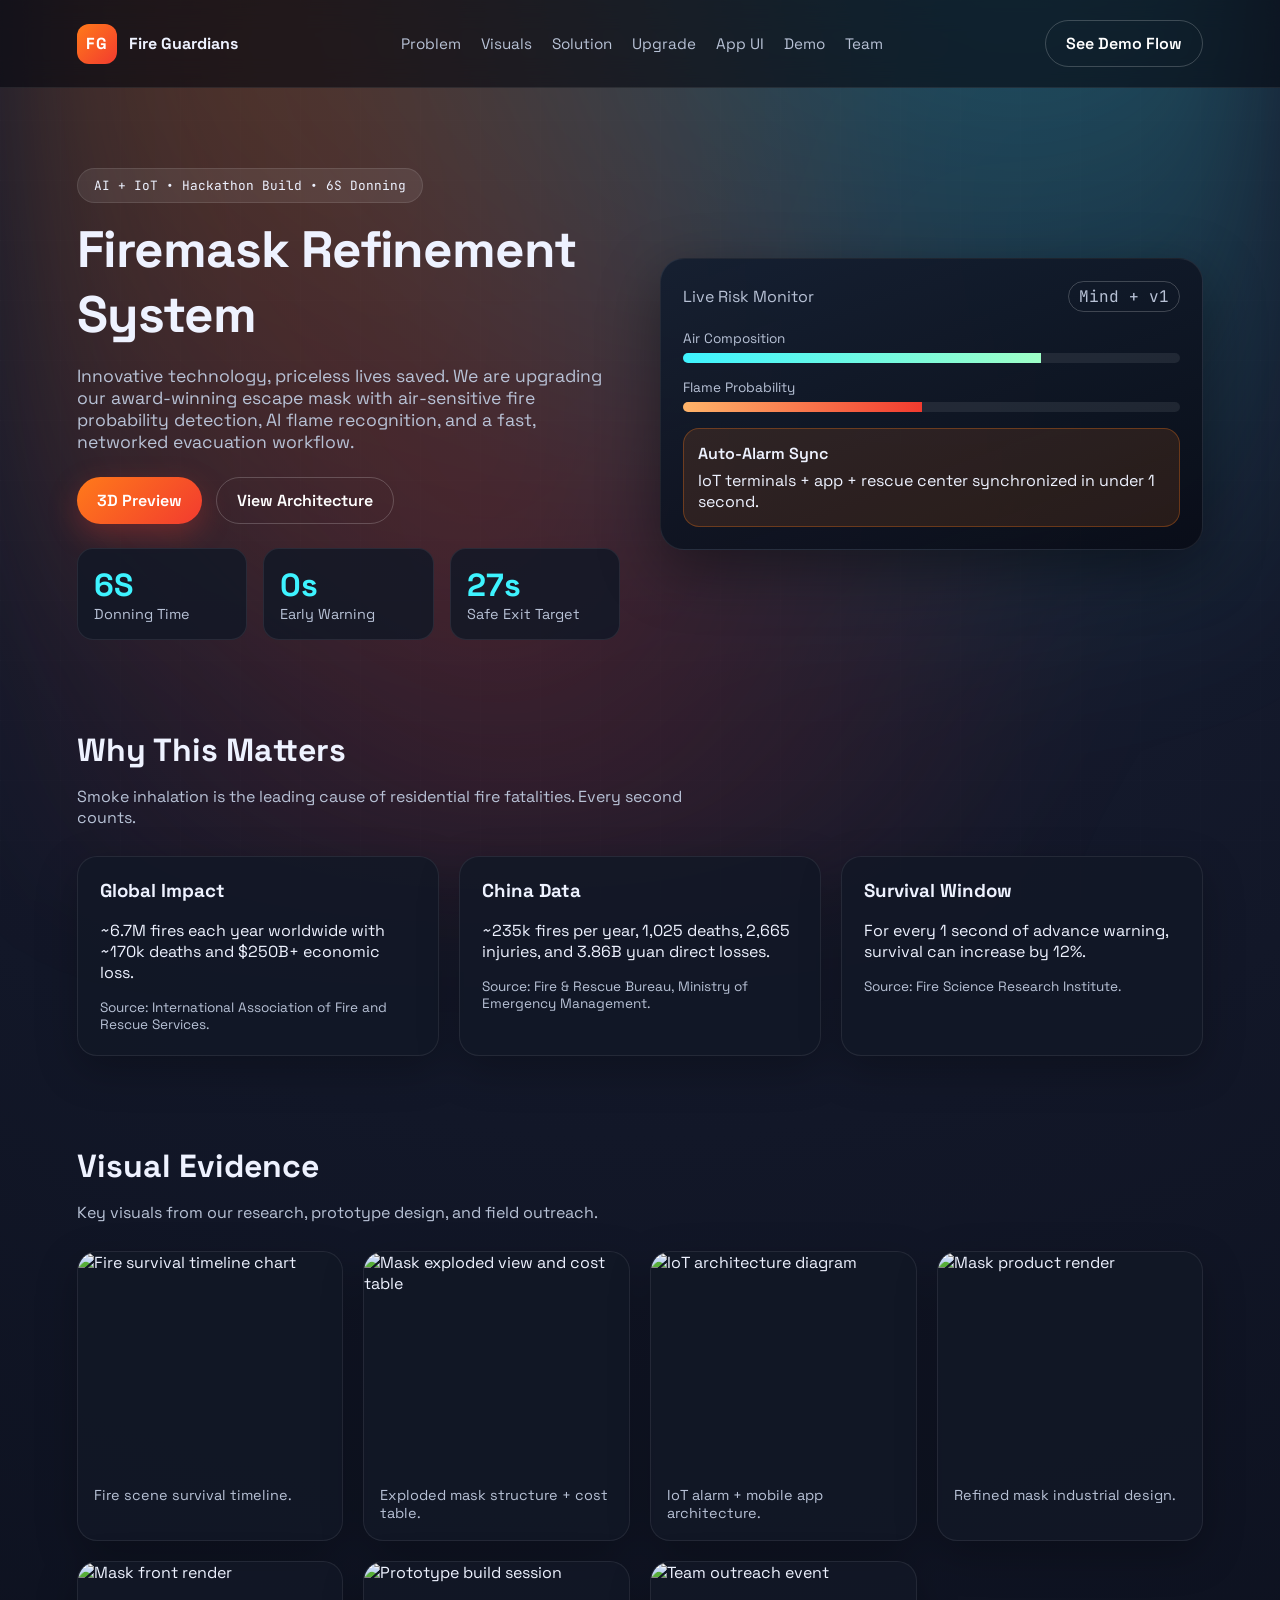
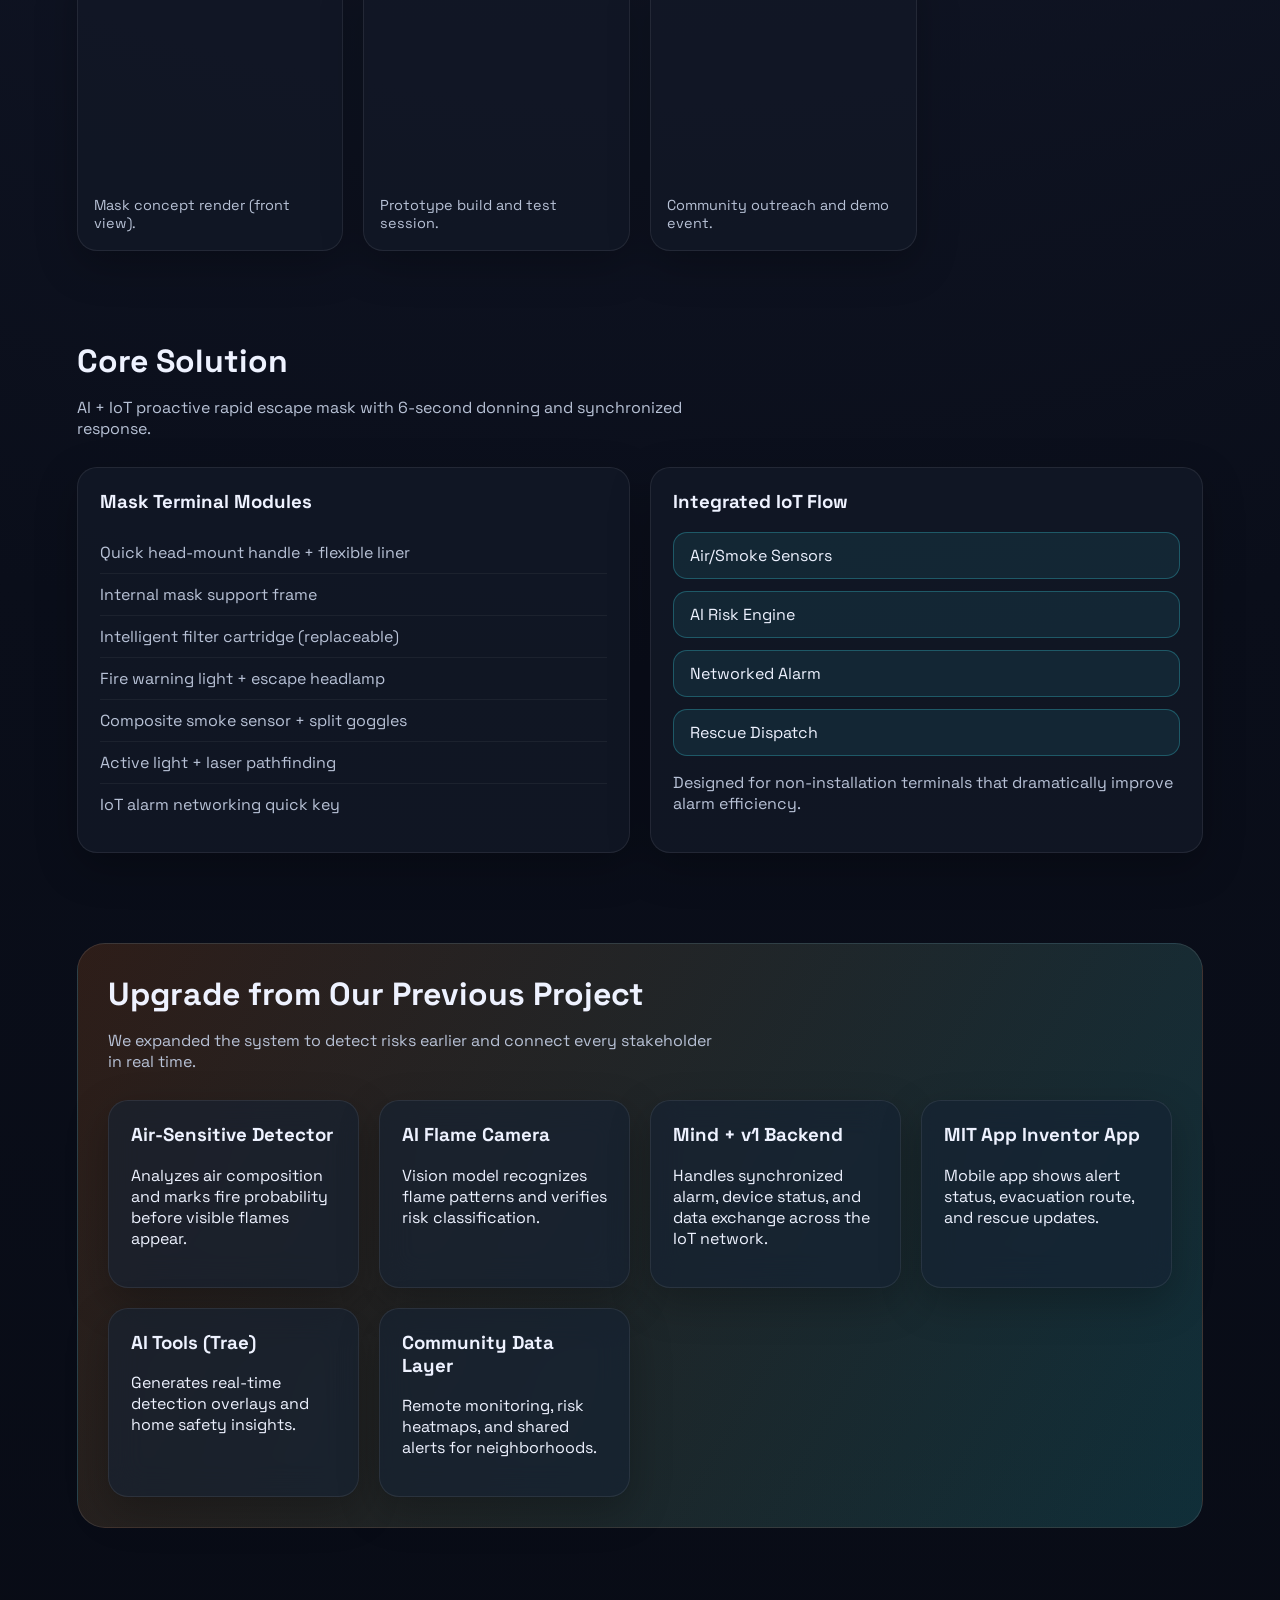
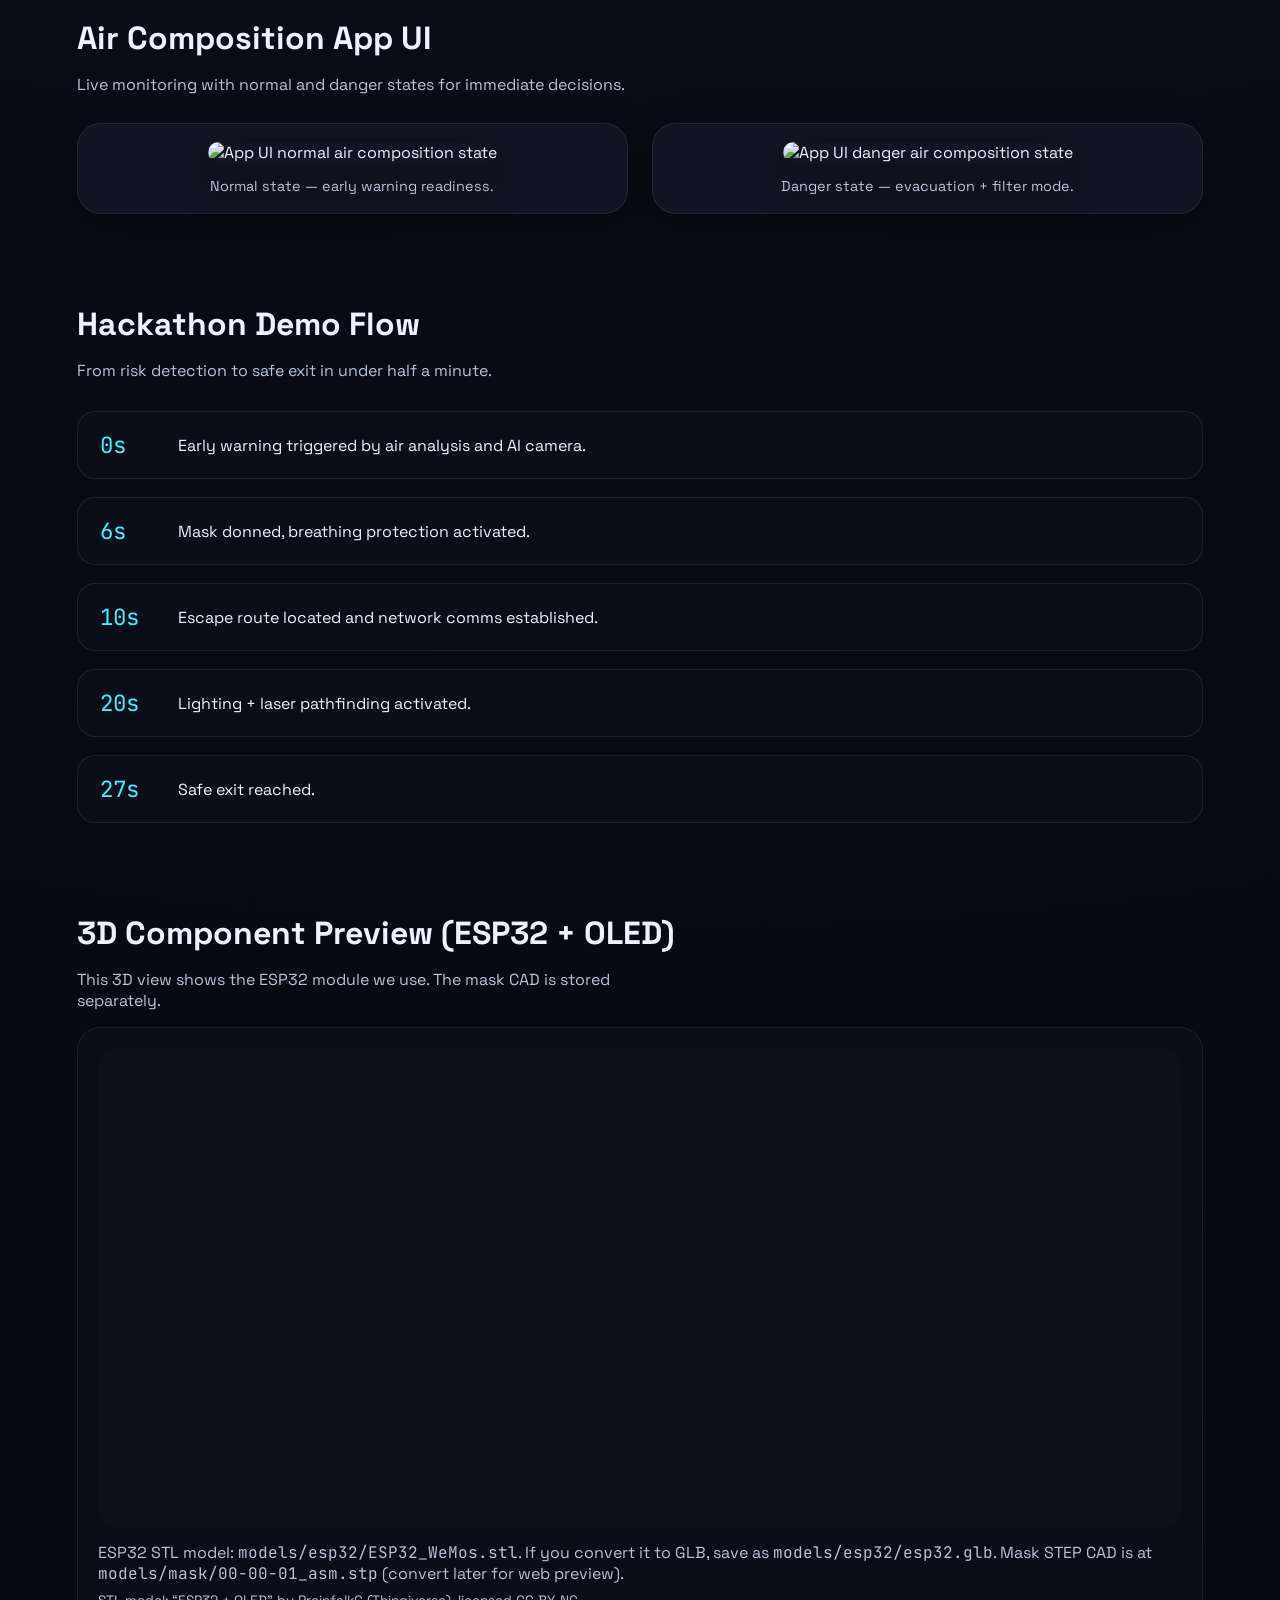
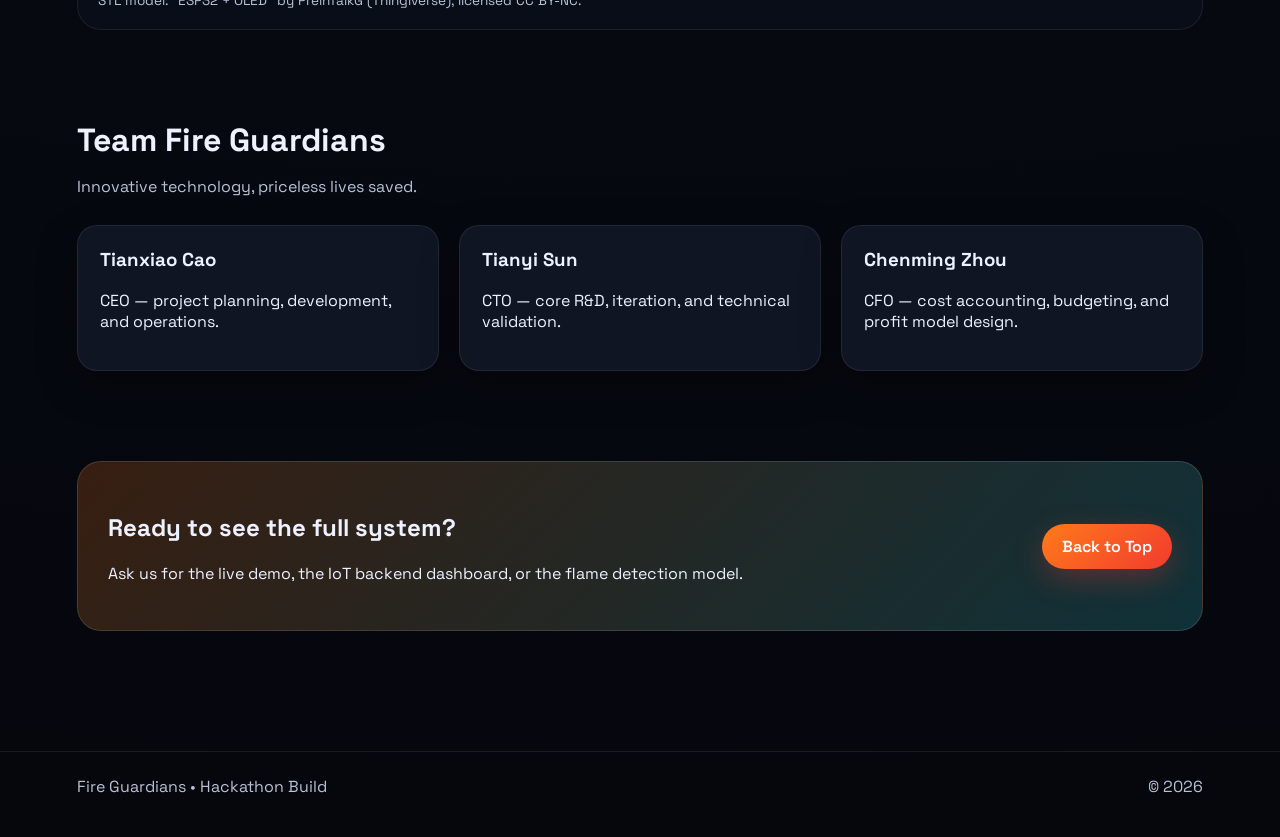
==== website/index.html @ d01371ef "Restructure repository into professional open-source format and update README.md" ====
﻿<!doctype html>
<html lang="en">
  <head>
    <meta charset="utf-8" />
    <meta name="viewport" content="width=device-width, initial-scale=1" />
    <title>Fire Guardians | Firemask Refinement System</title>
    <meta name="description" content="AI + IoT proactive fire escape mask with 6-second donning, air-sensing early warning, and networked rescue coordination." />
    <link rel="preconnect" href="https://fonts.googleapis.com" />
    <link rel="preconnect" href="https://fonts.gstatic.com" crossorigin />
    <link href="https://fonts.googleapis.com/css2?family=Space+Grotesk:wght@400;500;600;700&family=JetBrains+Mono:wght@400;600&display=swap" rel="stylesheet" />
    <link rel="stylesheet" href="style.css" />
    <script type="module" src="https://unpkg.com/@google/model-viewer/dist/model-viewer.min.js"></script>
  </head>
  <body>
    <div class="bg-aurora"></div>
    <div class="bg-grid"></div>

    <header class="site-header">
      <div class="brand">
        <span class="brand-mark">FG</span>
        <span class="brand-name">Fire Guardians</span>
      </div>
      <nav class="site-nav">
        <a href="#problem">Problem</a>
        <a href="#visuals">Visuals</a>
        <a href="#solution">Solution</a>
        <a href="#upgrade">Upgrade</a>
        <a href="#app">App UI</a>
        <a href="#demo">Demo</a>
        <a href="#team">Team</a>
      </nav>
      <a class="btn btn-ghost" href="#demo">See Demo Flow</a>
    </header>

    <main>
      <section class="hero" id="top">
        <div class="hero-copy">
          <div class="pill">AI + IoT • Hackathon Build • 6S Donning</div>
          <h1>Firemask Refinement System</h1>
          <p class="lead">
            Innovative technology, priceless lives saved. We are upgrading our award-winning escape mask with
            air-sensitive fire probability detection, AI flame recognition, and a fast, networked evacuation workflow.
          </p>
          <div class="hero-actions">
            <a class="btn" href="#model">3D Preview</a>
            <a class="btn btn-ghost" href="#solution">View Architecture</a>
          </div>
          <div class="hero-stats">
            <div class="stat-card reveal" data-delay="0">
              <div class="stat-value" data-count="6" data-suffix="S">0</div>
              <div class="stat-label">Donning Time</div>
            </div>
            <div class="stat-card reveal" data-delay="0.05">
              <div class="stat-value" data-count="0" data-suffix="s">0</div>
              <div class="stat-label">Early Warning</div>
            </div>
            <div class="stat-card reveal" data-delay="0.1">
              <div class="stat-value" data-count="27" data-suffix="s">0</div>
              <div class="stat-label">Safe Exit Target</div>
            </div>
          </div>
        </div>
        <div class="hero-panel reveal" data-delay="0.15">
          <div class="panel-header">
            <span>Live Risk Monitor</span>
            <span class="tag">Mind + v1</span>
          </div>
          <div class="panel-body">
            <div class="meter">
              <div class="meter-label">Air Composition</div>
              <div class="meter-bar"><span style="width: 72%"></span></div>
            </div>
            <div class="meter">
              <div class="meter-label">Flame Probability</div>
              <div class="meter-bar danger"><span style="width: 48%"></span></div>
            </div>
            <div class="alert">
              <div class="alert-title">Auto-Alarm Sync</div>
              <div class="alert-body">IoT terminals + app + rescue center synchronized in under 1 second.</div>
            </div>
          </div>
        </div>
      </section>

      <section class="section reveal" id="problem">
        <div class="section-title">
          <h2>Why This Matters</h2>
          <p>Smoke inhalation is the leading cause of residential fire fatalities. Every second counts.</p>
        </div>
        <div class="grid-3">
          <div class="card">
            <h3>Global Impact</h3>
            <p>
              ~6.7M fires each year worldwide with ~170k deaths and $250B+ economic loss.
            </p>
            <div class="card-foot">Source: International Association of Fire and Rescue Services.</div>
          </div>
          <div class="card">
            <h3>China Data</h3>
            <p>
              ~235k fires per year, 1,025 deaths, 2,665 injuries, and 3.86B yuan direct losses.
            </p>
            <div class="card-foot">Source: Fire & Rescue Bureau, Ministry of Emergency Management.</div>
          </div>
          <div class="card">
            <h3>Survival Window</h3>
            <p>
              For every 1 second of advance warning, survival can increase by 12%.
            </p>
            <div class="card-foot">Source: Fire Science Research Institute.</div>
          </div>
        </div>
      </section>

      <section class="section reveal" id="visuals">
        <div class="section-title">
          <h2>Visual Evidence</h2>
          <p>Key visuals from our research, prototype design, and field outreach.</p>
        </div>
        <div class="media-grid">
          <figure class="media-card">
            <img src="media/ppt/image24.png" alt="Fire survival timeline chart" loading="lazy" />
            <figcaption>Fire scene survival timeline.</figcaption>
          </figure>
          <figure class="media-card">
            <img src="media/ppt/image48.png" alt="Mask exploded view and cost table" loading="lazy" />
            <figcaption>Exploded mask structure + cost table.</figcaption>
          </figure>
          <figure class="media-card">
            <img src="media/ppt/image39.png" alt="IoT architecture diagram" loading="lazy" />
            <figcaption>IoT alarm + mobile app architecture.</figcaption>
          </figure>
          <figure class="media-card">
            <img src="media/ppt/image47.png" alt="Mask product render" loading="lazy" />
            <figcaption>Refined mask industrial design.</figcaption>
          </figure>
          <figure class="media-card">
            <img src="media/ppt/image72.png" alt="Mask front render" loading="lazy" />
            <figcaption>Mask concept render (front view).</figcaption>
          </figure>
          <figure class="media-card">
            <img src="media/ppt/image61.png" alt="Prototype build session" loading="lazy" />
            <figcaption>Prototype build and test session.</figcaption>
          </figure>
          <figure class="media-card">
            <img src="media/ppt/image70.png" alt="Team outreach event" loading="lazy" />
            <figcaption>Community outreach and demo event.</figcaption>
          </figure>
        </div>
      </section>

      <section class="section reveal" id="solution">
        <div class="section-title">
          <h2>Core Solution</h2>
          <p>AI + IoT proactive rapid escape mask with 6-second donning and synchronized response.</p>
        </div>
        <div class="grid-2">
          <div class="card">
            <h3>Mask Terminal Modules</h3>
            <ul class="list">
              <li>Quick head-mount handle + flexible liner</li>
              <li>Internal mask support frame</li>
              <li>Intelligent filter cartridge (replaceable)</li>
              <li>Fire warning light + escape headlamp</li>
              <li>Composite smoke sensor + split goggles</li>
              <li>Active light + laser pathfinding</li>
              <li>IoT alarm networking quick key</li>
            </ul>
          </div>
          <div class="card">
            <h3>Integrated IoT Flow</h3>
            <div class="flow">
              <div class="flow-item">Air/Smoke Sensors</div>
              <div class="flow-item">AI Risk Engine</div>
              <div class="flow-item">Networked Alarm</div>
              <div class="flow-item">Rescue Dispatch</div>
            </div>
            <p class="muted">
              Designed for non-installation terminals that dramatically improve alarm efficiency.
            </p>
          </div>
        </div>
      </section>

      <section class="section highlight reveal" id="upgrade">
        <div class="section-title">
          <h2>Upgrade from Our Previous Project</h2>
          <p>We expanded the system to detect risks earlier and connect every stakeholder in real time.</p>
        </div>
        <div class="grid-3">
          <div class="card glass">
            <h3>Air-Sensitive Detector</h3>
            <p>Analyzes air composition and marks fire probability before visible flames appear.</p>
          </div>
          <div class="card glass">
            <h3>AI Flame Camera</h3>
            <p>Vision model recognizes flame patterns and verifies risk classification.</p>
          </div>
          <div class="card glass">
            <h3>Mind + v1 Backend</h3>
            <p>Handles synchronized alarm, device status, and data exchange across the IoT network.</p>
          </div>
          <div class="card glass">
            <h3>MIT App Inventor App</h3>
            <p>Mobile app shows alert status, evacuation route, and rescue updates.</p>
          </div>
          <div class="card glass">
            <h3>AI Tools (Trae)</h3>
            <p>Generates real-time detection overlays and home safety insights.</p>
          </div>
          <div class="card glass">
            <h3>Community Data Layer</h3>
            <p>Remote monitoring, risk heatmaps, and shared alerts for neighborhoods.</p>
          </div>
        </div>
      </section>

      <section class="section reveal" id="app">
        <div class="section-title">
          <h2>Air Composition App UI</h2>
          <p>Live monitoring with normal and danger states for immediate decisions.</p>
        </div>
        <div class="app-grid">
          <figure class="app-card">
            <img src="media/app-ui/app-normal.png" alt="App UI normal air composition state" loading="lazy" />
            <figcaption>Normal state — early warning readiness.</figcaption>
          </figure>
          <figure class="app-card">
            <img src="media/app-ui/app-alert.png" alt="App UI danger air composition state" loading="lazy" />
            <figcaption>Danger state — evacuation + filter mode.</figcaption>
          </figure>
        </div>
      </section>

      <section class="section reveal" id="demo">
        <div class="section-title">
          <h2>Hackathon Demo Flow</h2>
          <p>From risk detection to safe exit in under half a minute.</p>
        </div>
        <div class="timeline">
          <div class="timeline-step">
            <div class="step-time">0s</div>
            <div class="step-body">Early warning triggered by air analysis and AI camera.</div>
          </div>
          <div class="timeline-step">
            <div class="step-time">6s</div>
            <div class="step-body">Mask donned, breathing protection activated.</div>
          </div>
          <div class="timeline-step">
            <div class="step-time">10s</div>
            <div class="step-body">Escape route located and network comms established.</div>
          </div>
          <div class="timeline-step">
            <div class="step-time">20s</div>
            <div class="step-body">Lighting + laser pathfinding activated.</div>
          </div>
          <div class="timeline-step">
            <div class="step-time">27s</div>
            <div class="step-body">Safe exit reached.</div>
          </div>
        </div>
      </section>

      <section class="section reveal" id="model">
        <div class="section-title">
          <h2>3D Component Preview (ESP32 + OLED)</h2>
          <p>This 3D view shows the ESP32 module we use. The mask CAD is stored separately.</p>
        </div>
        <div class="model-wrap">
          <div class="model-stage">
            <model-viewer
              src="models/esp32/esp32.glb"
              alt="ESP32 + OLED module 3D model"
              camera-controls
              auto-rotate
              poster="models/esp32/images/Lolin_ESP32_OLED_wemos_1.jpg"
              exposure="1"
              shadow-intensity="0.8"
              class="model-viewer"
            ></model-viewer>
            <div class="stl-viewer hidden" data-stl-viewer>
              <canvas class="stl-canvas"></canvas>
              <div class="stl-caption">Fallback STL viewer (no textures in STL format).</div>
            </div>
          </div>
          <div class="model-note">
            ESP32 STL model: <span class="mono">models/esp32/ESP32_WeMos.stl</span>.
            If you convert it to GLB, save as <span class="mono">models/esp32/esp32.glb</span>.
            Mask STEP CAD is at <span class="mono">models/mask/00-00-01_asm.stp</span> (convert later for web preview).
          </div>
          <div class="model-credit">
            STL model: “ESP32 + OLED” by PreinfalkG (Thingiverse), licensed CC BY-NC.
          </div>
        </div>
      </section>

      <section class="section reveal" id="team">
        <div class="section-title">
          <h2>Team Fire Guardians</h2>
          <p>Innovative technology, priceless lives saved.</p>
        </div>
        <div class="grid-3">
          <div class="card">
            <h3>Tianxiao Cao</h3>
            <p>CEO — project planning, development, and operations.</p>
          </div>
          <div class="card">
            <h3>Tianyi Sun</h3>
            <p>CTO — core R&amp;D, iteration, and technical validation.</p>
          </div>
          <div class="card">
            <h3>Chenming Zhou</h3>
            <p>CFO — cost accounting, budgeting, and profit model design.</p>
          </div>
        </div>
      </section>

      <section class="section reveal" id="cta">
        <div class="cta">
          <div>
            <h2>Ready to see the full system?</h2>
            <p>Ask us for the live demo, the IoT backend dashboard, or the flame detection model.</p>
          </div>
          <a class="btn" href="#top">Back to Top</a>
        </div>
      </section>
    </main>

    <footer class="site-footer">
      <div>Fire Guardians • Hackathon Build</div>
      <div data-year></div>
    </footer>

    <script type="module" src="script.js"></script>
  </body>
</html>
---- website/style.css ----
﻿:root {
  --bg: #07090f;
  --bg-2: #0b1222;
  --card: rgba(18, 24, 38, 0.85);
  --glass: rgba(20, 34, 52, 0.6);
  --border: rgba(255, 255, 255, 0.08);
  --text: #eef2ff;
  --muted: #b8c2d6;
  --accent: #ff7a1a;
  --accent-2: #f23b2f;
  --neon: #3ef3ff;
  --mono: "JetBrains Mono", ui-monospace, SFMono-Regular, Menlo, Monaco, Consolas, "Liberation Mono", "Courier New", monospace;
  --sans: "Space Grotesk", "Segoe UI", system-ui, sans-serif;
}

* { box-sizing: border-box; }

body {
  margin: 0;
  font-family: var(--sans);
  color: var(--text);
  background: radial-gradient(circle at top, #1a2036 0%, #0a0e1a 40%, #05070d 100%);
  overflow-x: hidden;
}

a { color: inherit; text-decoration: none; }

.bg-aurora {
  position: fixed;
  inset: -20% 0 0 0;
  background: radial-gradient(circle at 20% 20%, rgba(255, 122, 26, 0.25), transparent 50%),
              radial-gradient(circle at 80% 10%, rgba(62, 243, 255, 0.25), transparent 55%),
              radial-gradient(circle at 40% 70%, rgba(242, 59, 47, 0.2), transparent 55%);
  filter: blur(60px);
  z-index: 0;
}

.bg-grid {
  position: fixed;
  inset: 0;
  background-image: linear-gradient(rgba(255, 255, 255, 0.03) 1px, transparent 1px),
                    linear-gradient(90deg, rgba(255, 255, 255, 0.03) 1px, transparent 1px);
  background-size: 60px 60px;
  opacity: 0.35;
  z-index: 0;
  pointer-events: none;
}

.site-header {
  position: sticky;
  top: 0;
  z-index: 10;
  display: flex;
  align-items: center;
  justify-content: space-between;
  padding: 20px 6vw;
  backdrop-filter: blur(14px);
  background: rgba(6, 8, 15, 0.6);
  border-bottom: 1px solid var(--border);
}

.brand {
  display: flex;
  align-items: center;
  gap: 12px;
  font-weight: 700;
}

.brand-mark {
  display: inline-grid;
  place-items: center;
  width: 40px;
  height: 40px;
  border-radius: 12px;
  background: linear-gradient(135deg, var(--accent), var(--accent-2));
  color: #fff;
  font-weight: 700;
  letter-spacing: 0.5px;
}

.site-nav {
  display: flex;
  gap: 20px;
  font-size: 0.95rem;
  color: var(--muted);
}

.site-nav a:hover { color: var(--text); }

.btn {
  display: inline-flex;
  align-items: center;
  gap: 8px;
  padding: 12px 20px;
  border-radius: 999px;
  background: linear-gradient(135deg, var(--accent), var(--accent-2));
  border: none;
  color: #fff;
  font-weight: 600;
  transition: transform 0.2s ease, box-shadow 0.2s ease;
  box-shadow: 0 10px 30px rgba(242, 59, 47, 0.3);
}

.btn:hover { transform: translateY(-2px); }

.btn-ghost {
  background: transparent;
  border: 1px solid rgba(255, 255, 255, 0.2);
  box-shadow: none;
}

main {
  position: relative;
  z-index: 1;
  padding: 40px 6vw 120px;
}

.hero {
  display: grid;
  grid-template-columns: repeat(auto-fit, minmax(280px, 1fr));
  gap: 40px;
  align-items: center;
  padding-top: 40px;
}

.hero-copy h1 {
  font-size: clamp(2.6rem, 4vw, 4.2rem);
  margin: 14px 0;
  letter-spacing: -0.02em;
}

.lead { color: var(--muted); font-size: 1.1rem; max-width: 560px; }

.pill {
  display: inline-flex;
  align-items: center;
  gap: 10px;
  padding: 8px 16px;
  border-radius: 999px;
  background: rgba(255, 255, 255, 0.08);
  border: 1px solid rgba(255, 255, 255, 0.1);
  font-family: var(--mono);
  font-size: 0.8rem;
}

.hero-actions { display: flex; gap: 14px; margin: 24px 0; flex-wrap: wrap; }

.hero-stats {
  display: grid;
  grid-template-columns: repeat(auto-fit, minmax(160px, 1fr));
  gap: 16px;
  margin-top: 20px;
}

.stat-card {
  padding: 16px;
  border-radius: 16px;
  background: var(--card);
  border: 1px solid var(--border);
}

.stat-value {
  font-size: 2rem;
  font-weight: 700;
  color: var(--neon);
}

.stat-label { color: var(--muted); font-size: 0.9rem; }

.hero-panel {
  border-radius: 24px;
  padding: 22px;
  background: linear-gradient(160deg, rgba(20, 30, 48, 0.95), rgba(9, 12, 22, 0.92));
  border: 1px solid rgba(255, 255, 255, 0.08);
  box-shadow: 0 20px 60px rgba(0, 0, 0, 0.4);
}

.panel-header {
  display: flex;
  justify-content: space-between;
  align-items: center;
  margin-bottom: 18px;
  color: var(--muted);
}

.tag {
  font-family: var(--mono);
  padding: 4px 10px;
  border-radius: 999px;
  border: 1px solid rgba(255, 255, 255, 0.2);
}

.meter { margin-bottom: 16px; }

.meter-label { color: var(--muted); font-size: 0.85rem; margin-bottom: 6px; }

.meter-bar {
  height: 10px;
  background: rgba(255, 255, 255, 0.08);
  border-radius: 999px;
  overflow: hidden;
}

.meter-bar span {
  display: block;
  height: 100%;
  background: linear-gradient(90deg, var(--neon), #9effc7);
}

.meter-bar.danger span {
  background: linear-gradient(90deg, #ffb46a, var(--accent-2));
}

.alert {
  margin-top: 14px;
  padding: 14px;
  border-radius: 16px;
  background: rgba(255, 122, 26, 0.12);
  border: 1px solid rgba(255, 122, 26, 0.3);
}

.alert-title { font-weight: 600; margin-bottom: 6px; }

.section { margin-top: 90px; }

.section-title h2 { font-size: 2rem; margin: 0 0 10px; }

.section-title p { color: var(--muted); max-width: 620px; }

.grid-3, .grid-2 {
  display: grid;
  gap: 20px;
  margin-top: 28px;
}

.grid-3 { grid-template-columns: repeat(auto-fit, minmax(240px, 1fr)); }
.grid-2 { grid-template-columns: repeat(auto-fit, minmax(280px, 1fr)); }

.card {
  padding: 22px;
  border-radius: 20px;
  background: var(--card);
  border: 1px solid var(--border);
  box-shadow: 0 14px 40px rgba(0, 0, 0, 0.25);
}

.card h3 { margin-top: 0; }

.card-foot { margin-top: 16px; color: var(--muted); font-size: 0.85rem; }

.muted { color: var(--muted); }

.media-grid {
  display: grid;
  grid-template-columns: repeat(auto-fit, minmax(240px, 1fr));
  gap: 20px;
  margin-top: 28px;
}

.media-card {
  margin: 0;
  border-radius: 20px;
  overflow: hidden;
  background: var(--card);
  border: 1px solid var(--border);
  box-shadow: 0 14px 40px rgba(0, 0, 0, 0.25);
}

.media-card img {
  width: 100%;
  height: 220px;
  object-fit: cover;
  display: block;
}

.media-card figcaption {
  padding: 14px 16px 18px;
  color: var(--muted);
  font-size: 0.9rem;
}

.app-grid {
  display: grid;
  grid-template-columns: repeat(auto-fit, minmax(220px, 1fr));
  gap: 24px;
  margin-top: 28px;
}

.app-card {
  margin: 0;
  padding: 18px;
  border-radius: 24px;
  background: var(--card);
  border: 1px solid var(--border);
  box-shadow: 0 14px 40px rgba(0, 0, 0, 0.25);
  text-align: center;
}

.app-card img {
  width: 100%;
  max-width: 320px;
  border-radius: 18px;
  box-shadow: 0 16px 40px rgba(0, 0, 0, 0.35);
}

.app-card figcaption {
  margin-top: 14px;
  color: var(--muted);
  font-size: 0.9rem;
}

.list {
  list-style: none;
  margin: 0;
  padding: 0;
}

.list li {
  padding: 10px 0;
  border-bottom: 1px solid rgba(255, 255, 255, 0.05);
  color: var(--muted);
}

.list li:last-child { border-bottom: none; }

.flow {
  display: grid;
  gap: 12px;
}

.flow-item {
  padding: 12px 16px;
  border-radius: 14px;
  background: rgba(62, 243, 255, 0.08);
  border: 1px solid rgba(62, 243, 255, 0.25);
}

.highlight {
  padding: 30px;
  border-radius: 28px;
  background: linear-gradient(120deg, rgba(255, 122, 26, 0.15), rgba(62, 243, 255, 0.15));
  border: 1px solid rgba(255, 255, 255, 0.1);
}

.glass {
  background: var(--glass);
  backdrop-filter: blur(16px);
}

.timeline {
  display: grid;
  gap: 18px;
  margin-top: 30px;
}

.timeline-step {
  display: flex;
  gap: 18px;
  align-items: center;
  padding: 18px 22px;
  border-radius: 18px;
  background: rgba(12, 16, 26, 0.8);
  border: 1px solid var(--border);
}

.step-time {
  font-family: var(--mono);
  font-size: 1.4rem;
  color: var(--neon);
  min-width: 60px;
}

.model-wrap {
  padding: 20px;
  border-radius: 24px;
  background: rgba(11, 17, 28, 0.7);
  border: 1px solid var(--border);
}

.model-viewer {
  width: 100%;
  height: 480px;
  background: #0b101a;
  border-radius: 18px;
}

.model-stage {
  position: relative;
}

.stl-viewer {
  width: 100%;
  height: 480px;
  border-radius: 18px;
  background: #0b101a;
  overflow: hidden;
  display: grid;
  grid-template-rows: 1fr auto;
}

.stl-canvas {
  width: 100%;
  height: 100%;
  display: block;
}

.stl-caption {
  padding: 10px 14px;
  font-size: 0.85rem;
  color: var(--muted);
  border-top: 1px solid var(--border);
  background: rgba(12, 16, 26, 0.8);
}

.model-note { margin-top: 14px; color: var(--muted); }
.model-credit { margin-top: 8px; color: var(--muted); font-size: 0.85rem; }
.hidden { display: none; }
.mono { font-family: var(--mono); }

.cta {
  display: flex;
  flex-wrap: wrap;
  gap: 20px;
  align-items: center;
  justify-content: space-between;
  padding: 30px;
  border-radius: 24px;
  background: linear-gradient(135deg, rgba(255, 122, 26, 0.2), rgba(62, 243, 255, 0.18));
  border: 1px solid rgba(255, 255, 255, 0.12);
}

.site-footer {
  padding: 24px 6vw 40px;
  color: var(--muted);
  display: flex;
  justify-content: space-between;
  border-top: 1px solid var(--border);
  position: relative;
  z-index: 1;
}

.reveal {
  opacity: 0;
  transform: translateY(20px);
  transition: opacity 0.6s ease, transform 0.6s ease;
}

.reveal.is-visible {
  opacity: 1;
  transform: translateY(0);
}

@media (max-width: 900px) {
  .site-header { flex-direction: column; gap: 16px; }
  .site-nav { flex-wrap: wrap; justify-content: center; }
}

@media (max-width: 720px) {
  .hero { padding-top: 20px; }
  .hero-actions { flex-direction: column; align-items: flex-start; }
  .model-viewer { height: 360px; }
  .stl-viewer { height: 360px; }
  .cta { flex-direction: column; align-items: flex-start; }
}

@media (prefers-reduced-motion: reduce) {
  * { transition: none !important; animation: none !important; }
}
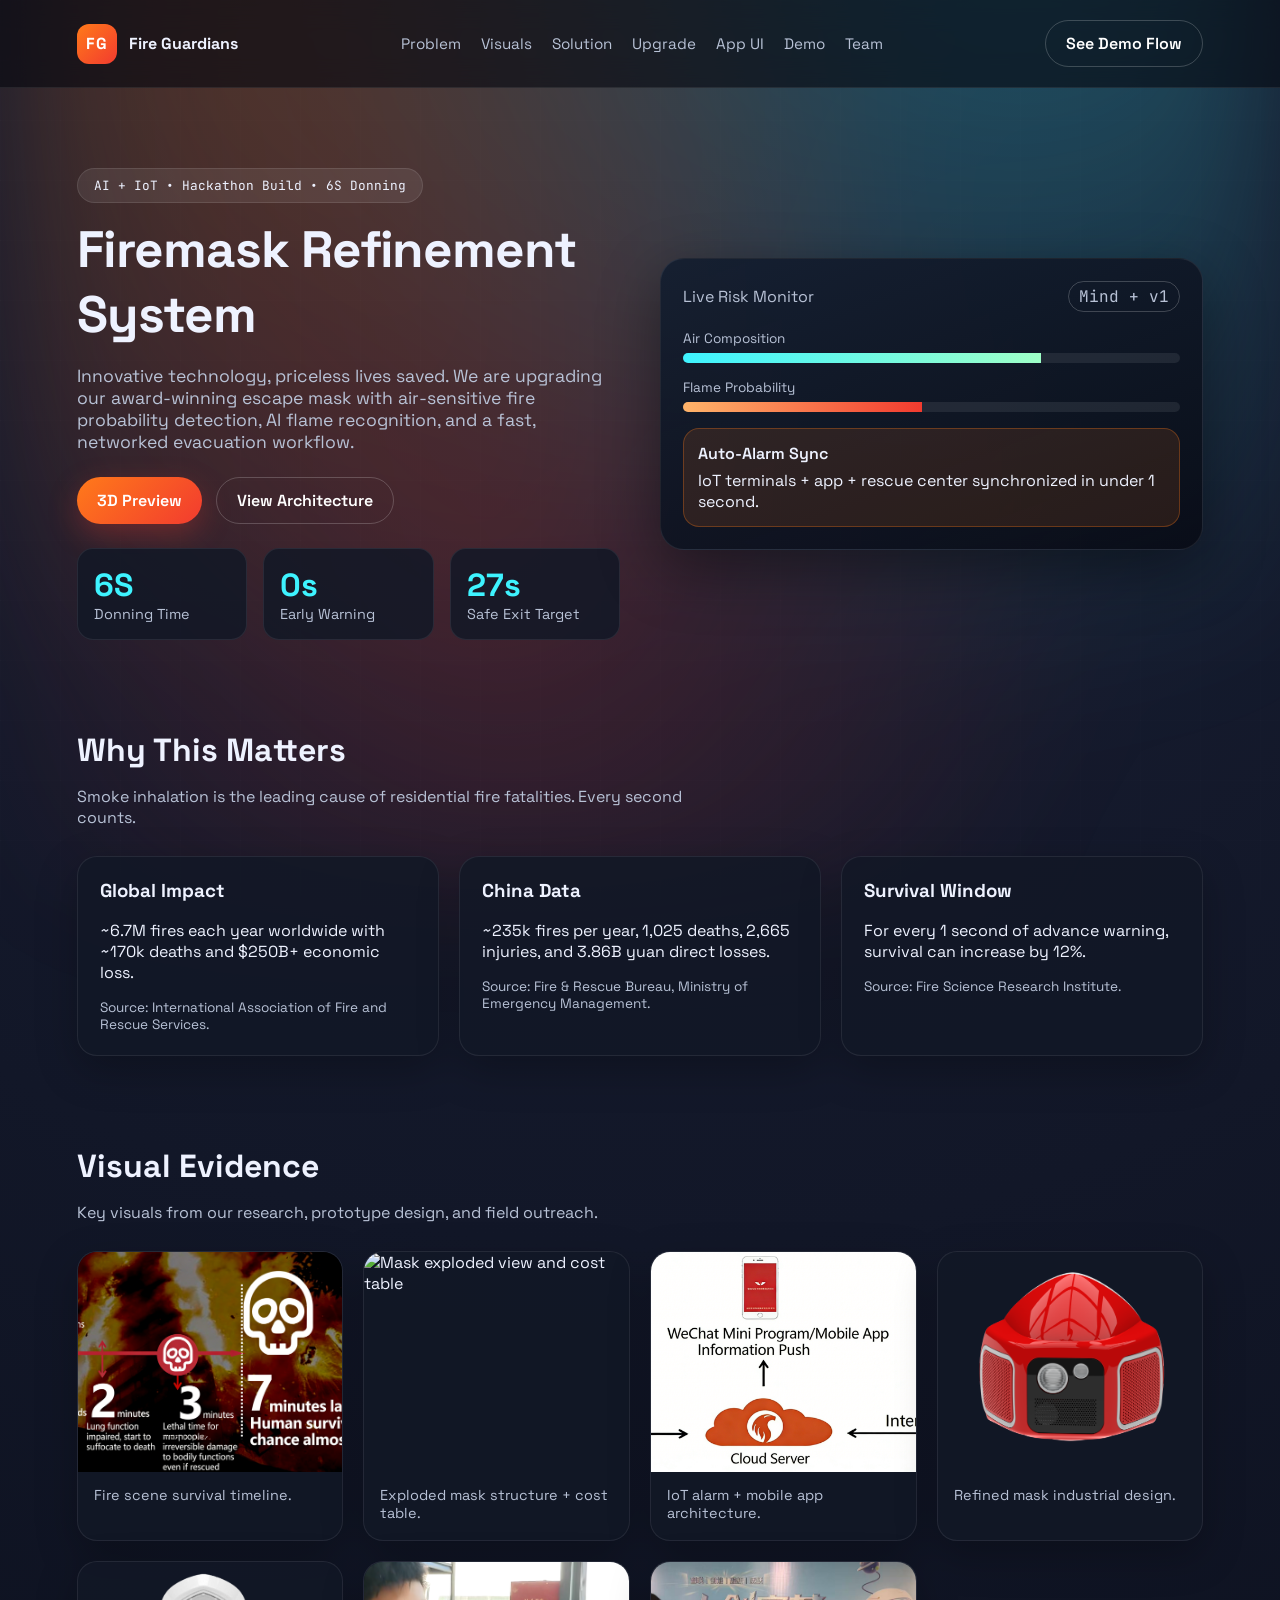
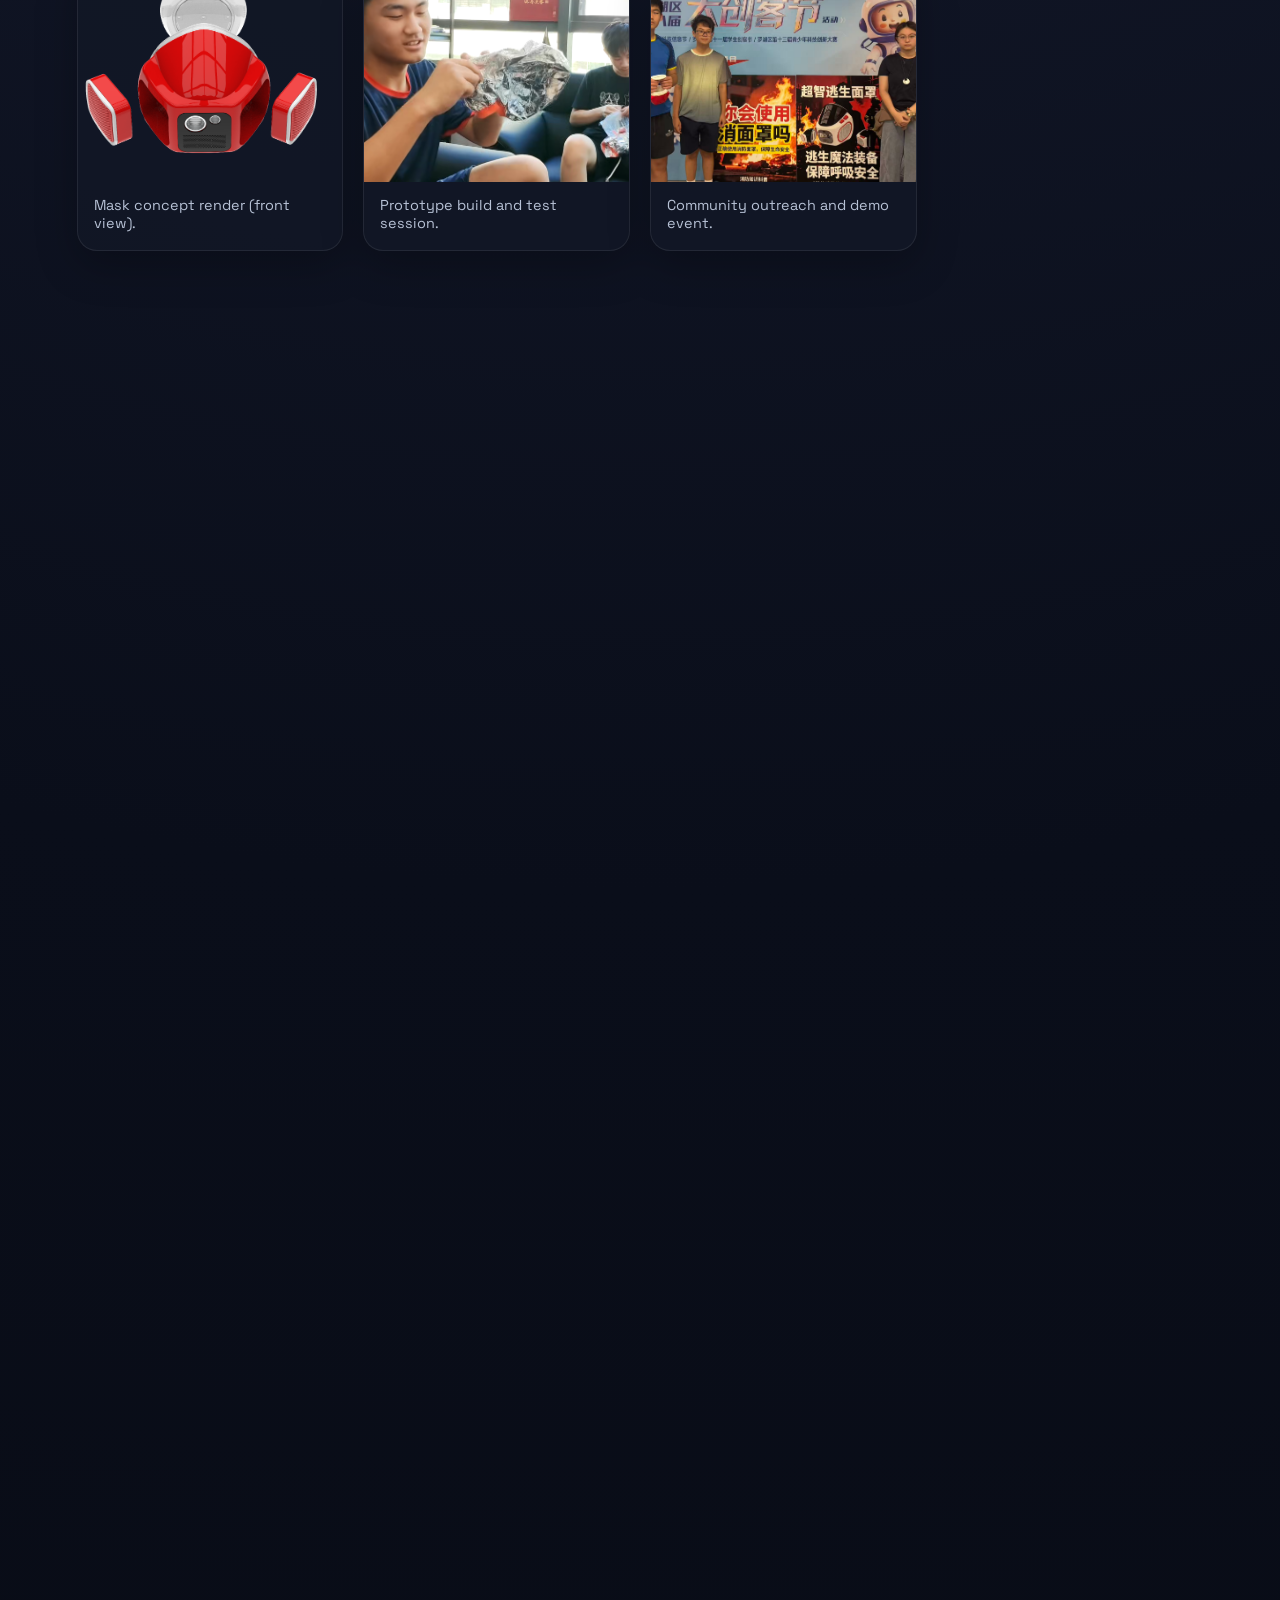
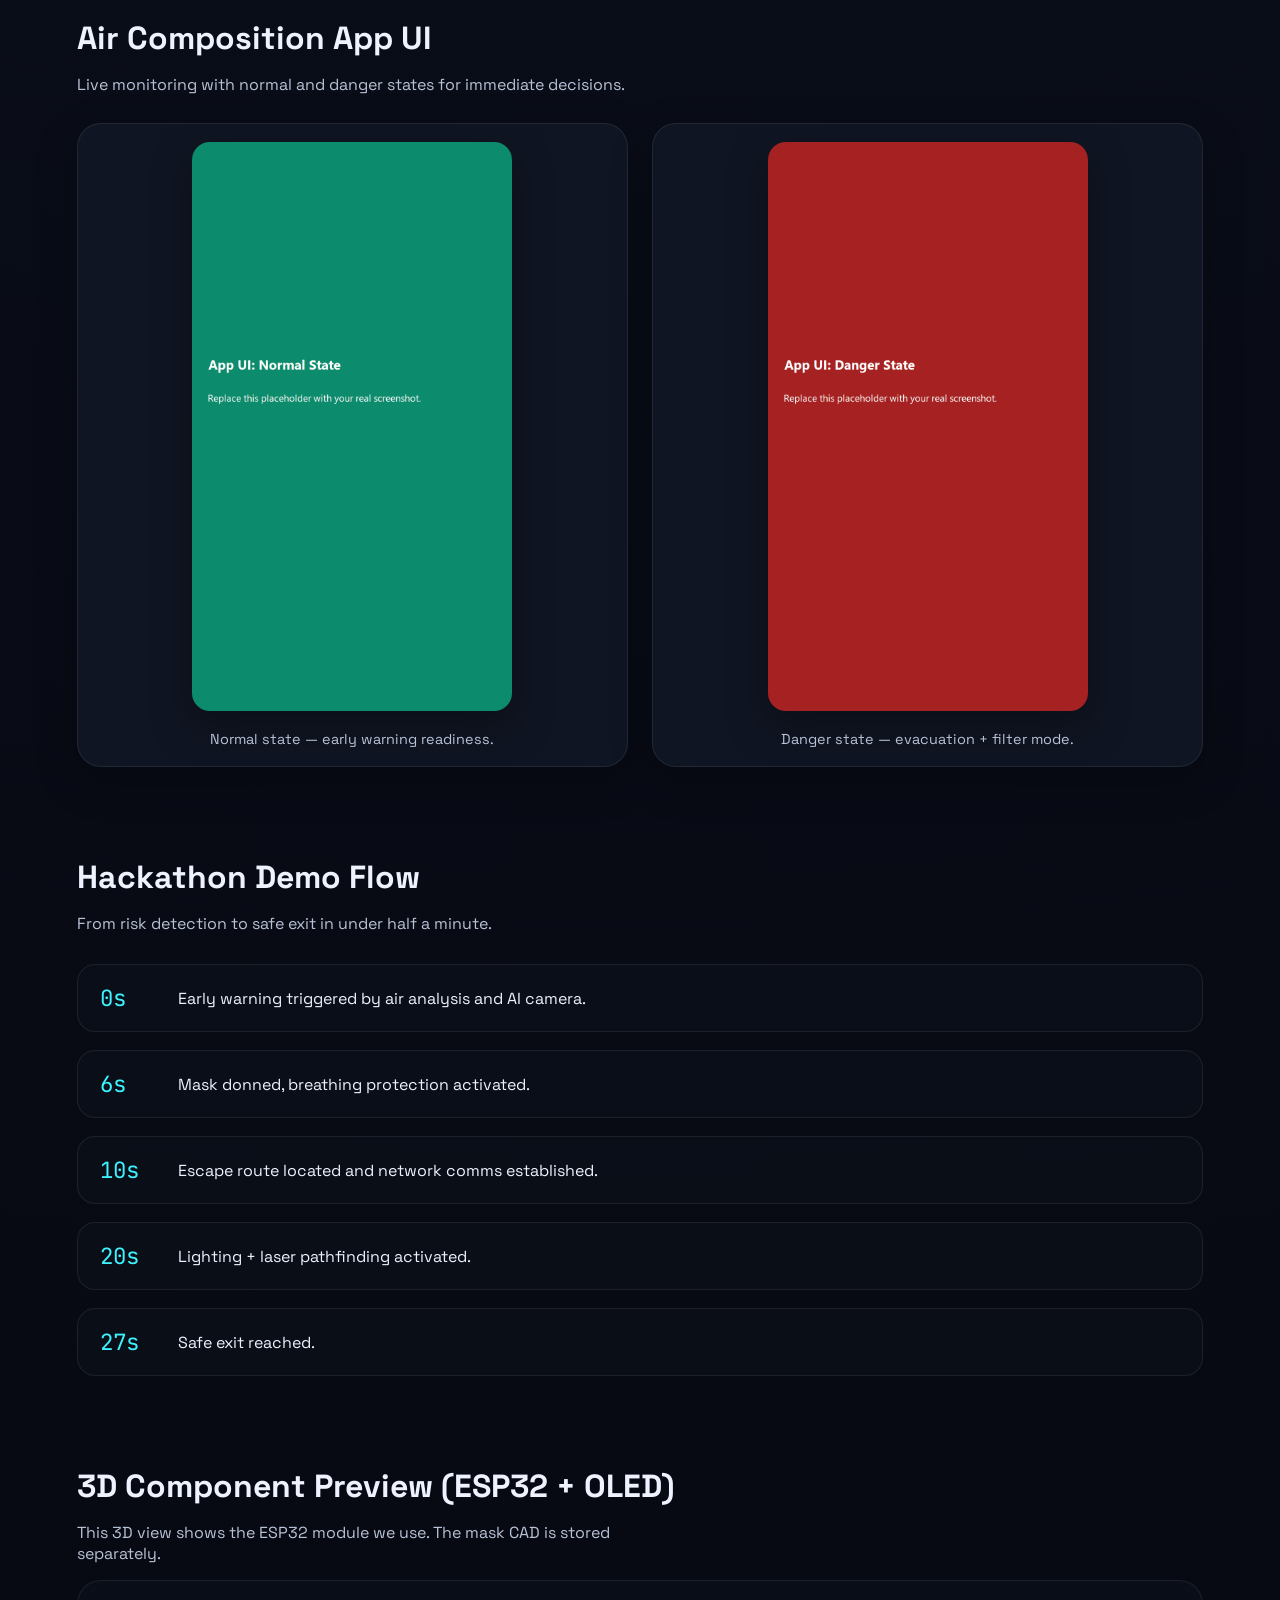
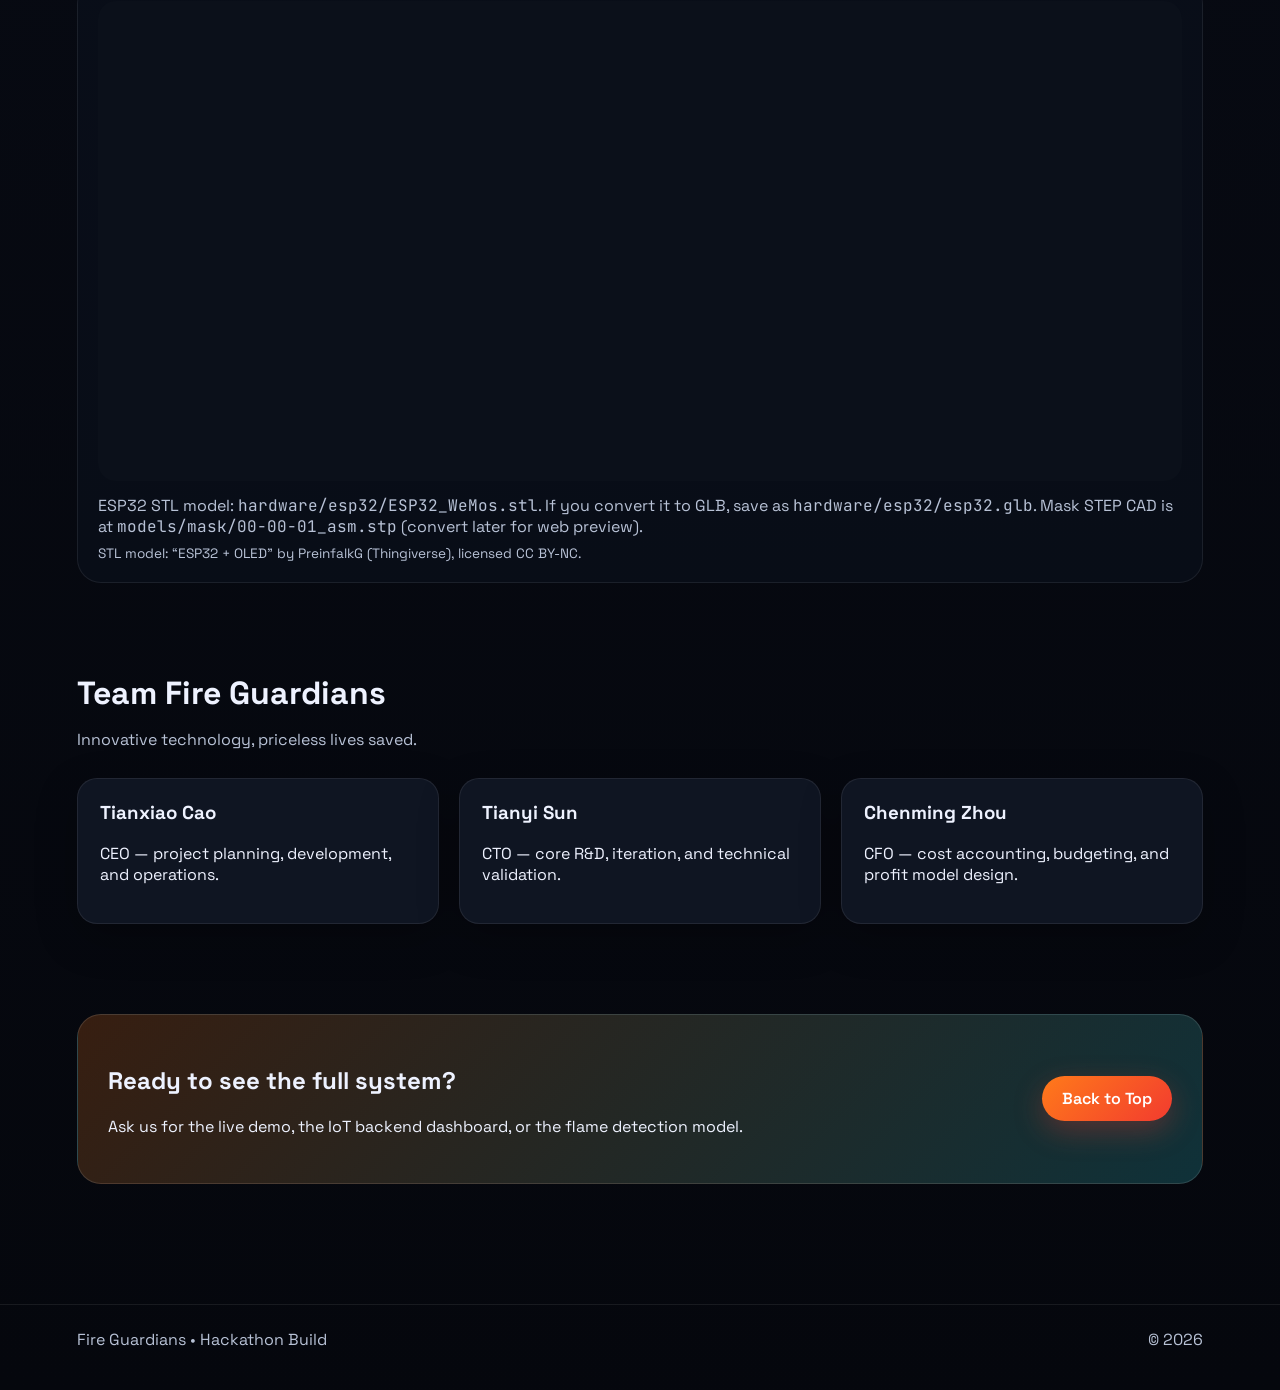
==== commit f69d5572: "Fix broken asset paths in index.html to match new repository structure" ====
--- a/website/index.html
+++ b/website/index.html
@@ -1,4 +1,4 @@
-﻿<!doctype html>
+<!doctype html>
 <html lang="en">
   <head>
     <meta charset="utf-8" />
@@ -119,31 +119,31 @@
         </div>
         <div class="media-grid">
           <figure class="media-card">
-            <img src="media/ppt/image24.png" alt="Fire survival timeline chart" loading="lazy" />
+            <img src="../docs/figures/image24.png" alt="Fire survival timeline chart" loading="lazy" />
             <figcaption>Fire scene survival timeline.</figcaption>
           </figure>
           <figure class="media-card">
-            <img src="media/ppt/image48.png" alt="Mask exploded view and cost table" loading="lazy" />
+            <img src="../docs/figures/image48.png" alt="Mask exploded view and cost table" loading="lazy" />
             <figcaption>Exploded mask structure + cost table.</figcaption>
           </figure>
           <figure class="media-card">
-            <img src="media/ppt/image39.png" alt="IoT architecture diagram" loading="lazy" />
+            <img src="../docs/figures/image39.png" alt="IoT architecture diagram" loading="lazy" />
             <figcaption>IoT alarm + mobile app architecture.</figcaption>
           </figure>
           <figure class="media-card">
-            <img src="media/ppt/image47.png" alt="Mask product render" loading="lazy" />
+            <img src="../docs/figures/image47.png" alt="Mask product render" loading="lazy" />
             <figcaption>Refined mask industrial design.</figcaption>
           </figure>
           <figure class="media-card">
-            <img src="media/ppt/image72.png" alt="Mask front render" loading="lazy" />
+            <img src="../docs/figures/image72.png" alt="Mask front render" loading="lazy" />
             <figcaption>Mask concept render (front view).</figcaption>
           </figure>
           <figure class="media-card">
-            <img src="media/ppt/image61.png" alt="Prototype build session" loading="lazy" />
+            <img src="../docs/figures/image61.png" alt="Prototype build session" loading="lazy" />
             <figcaption>Prototype build and test session.</figcaption>
           </figure>
           <figure class="media-card">
-            <img src="media/ppt/image70.png" alt="Team outreach event" loading="lazy" />
+            <img src="../docs/figures/image70.png" alt="Team outreach event" loading="lazy" />
             <figcaption>Community outreach and demo event.</figcaption>
           </figure>
         </div>
@@ -222,11 +222,11 @@
         </div>
         <div class="app-grid">
           <figure class="app-card">
-            <img src="media/app-ui/app-normal.png" alt="App UI normal air composition state" loading="lazy" />
+            <img src="../media/app-ui/app-normal.png" alt="App UI normal air composition state" loading="lazy" />
             <figcaption>Normal state — early warning readiness.</figcaption>
           </figure>
           <figure class="app-card">
-            <img src="media/app-ui/app-alert.png" alt="App UI danger air composition state" loading="lazy" />
+            <img src="../media/app-ui/app-alert.png" alt="App UI danger air composition state" loading="lazy" />
             <figcaption>Danger state — evacuation + filter mode.</figcaption>
           </figure>
         </div>
@@ -269,11 +269,11 @@
         <div class="model-wrap">
           <div class="model-stage">
             <model-viewer
-              src="models/esp32/esp32.glb"
+              src="../hardware/esp32/esp32.glb"
               alt="ESP32 + OLED module 3D model"
               camera-controls
               auto-rotate
-              poster="models/esp32/images/Lolin_ESP32_OLED_wemos_1.jpg"
+              poster="../hardware/esp32/images/Lolin_ESP32_OLED_wemos_1.jpg"
               exposure="1"
               shadow-intensity="0.8"
               class="model-viewer"
@@ -284,8 +284,8 @@
             </div>
           </div>
           <div class="model-note">
-            ESP32 STL model: <span class="mono">models/esp32/ESP32_WeMos.stl</span>.
-            If you convert it to GLB, save as <span class="mono">models/esp32/esp32.glb</span>.
+            ESP32 STL model: <span class="mono">hardware/esp32/ESP32_WeMos.stl</span>.
+            If you convert it to GLB, save as <span class="mono">hardware/esp32/esp32.glb</span>.
             Mask STEP CAD is at <span class="mono">models/mask/00-00-01_asm.stp</span> (convert later for web preview).
           </div>
           <div class="model-credit">
